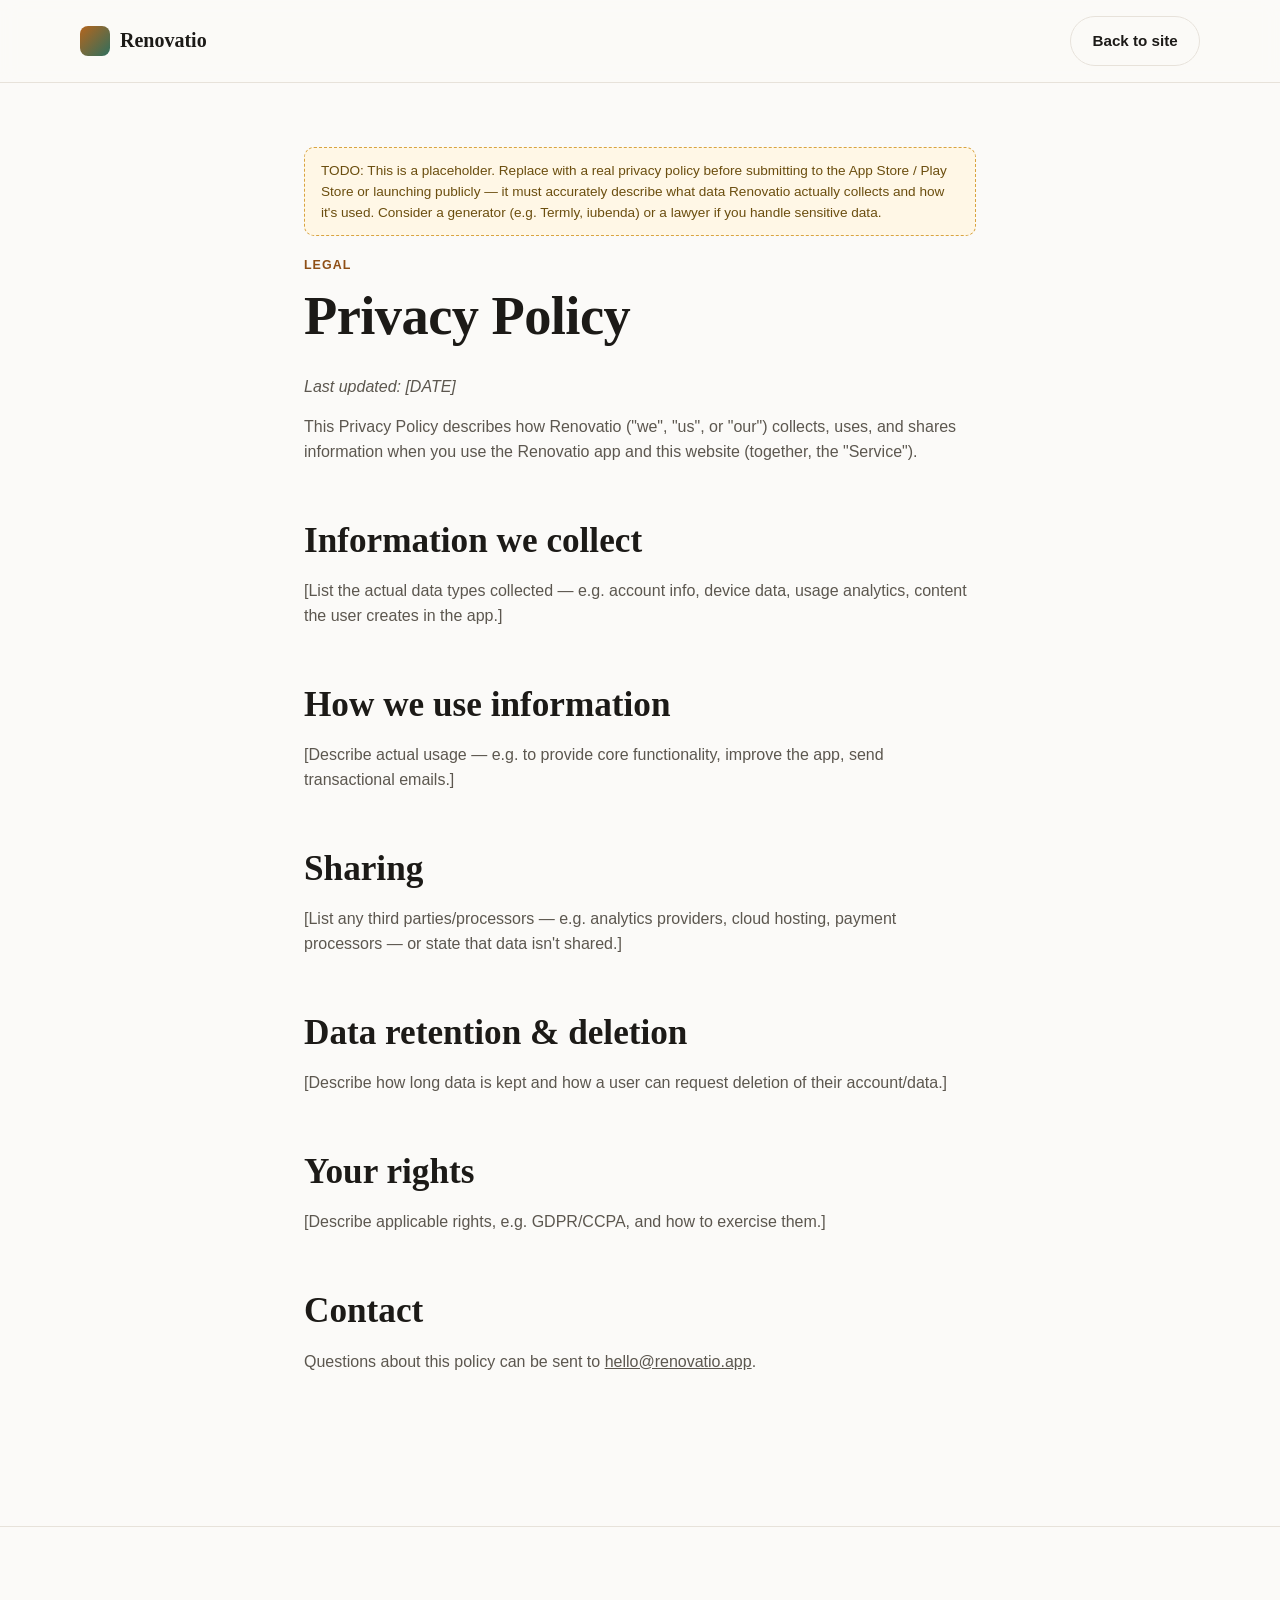
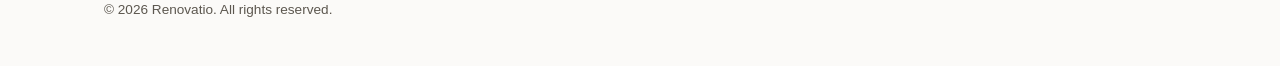
==== privacy.html @ de8f042d "Scaffold Renovatio marketing site (light static HTML/CSS/JS) Landing page, privacy/terms stubs, and " ====
<!doctype html>
<html lang="en">
<head>
  <meta charset="utf-8" />
  <meta name="viewport" content="width=device-width, initial-scale=1" />
  <title>Privacy Policy — Renovatio</title>
  <link rel="icon" href="data:image/svg+xml,<svg xmlns=%22http://www.w3.org/2000/svg%22 viewBox=%220 0 100 100%22><rect width=%22100%22 height=%22100%22 rx=%2222%22 fill=%22%23b5651d%22/></svg>" />
  <link rel="stylesheet" href="css/styles.css" />
</head>
<body>
  <header class="site-header">
    <div class="container nav">
      <a class="brand" href="/">
        <span class="brand-mark" aria-hidden="true"></span>
        Renovatio
      </a>
      <div class="nav-cta">
        <a class="btn btn-ghost" href="/">Back to site</a>
      </div>
    </div>
  </header>

  <main class="doc">
    <div class="todo">
      TODO: This is a placeholder. Replace with a real privacy policy before submitting to the
      App Store / Play Store or launching publicly — it must accurately describe what data
      Renovatio actually collects and how it's used. Consider a generator (e.g. Termly,
      iubenda) or a lawyer if you handle sensitive data.
    </div>

    <span class="eyebrow">Legal</span>
    <h1>Privacy Policy</h1>
    <p><em>Last updated: [DATE]</em></p>

    <p>
      This Privacy Policy describes how Renovatio ("we", "us", or "our") collects, uses, and
      shares information when you use the Renovatio app and this website (together, the
      "Service").
    </p>

    <h2>Information we collect</h2>
    <p>[List the actual data types collected — e.g. account info, device data, usage analytics, content the user creates in the app.]</p>

    <h2>How we use information</h2>
    <p>[Describe actual usage — e.g. to provide core functionality, improve the app, send transactional emails.]</p>

    <h2>Sharing</h2>
    <p>[List any third parties/processors — e.g. analytics providers, cloud hosting, payment processors — or state that data isn't shared.]</p>

    <h2>Data retention & deletion</h2>
    <p>[Describe how long data is kept and how a user can request deletion of their account/data.]</p>

    <h2>Your rights</h2>
    <p>[Describe applicable rights, e.g. GDPR/CCPA, and how to exercise them.]</p>

    <h2>Contact</h2>
    <p>Questions about this policy can be sent to <a href="mailto:hello@renovatio.app">hello@renovatio.app</a>.</p>
  </main>

  <footer class="site-footer">
    <div class="container">
      <p class="footer-meta">&copy; <span id="year"></span> Renovatio. All rights reserved.</p>
    </div>
  </footer>
  <script>document.getElementById("year").textContent = new Date().getFullYear();</script>
</body>
</html>
---- css/styles.css ----
/* ==========================================================================
   Renovatio — design tokens & base styles
   Light, simple, no build step. Edit the :root tokens to reskin the site.
   ========================================================================== */

:root {
  /* Color */
  --color-bg: #fbfaf8;
  --color-surface: #ffffff;
  --color-ink: #1c1a17;
  --color-ink-muted: #5c574f;
  --color-border: #e7e2da;
  --color-brand: #b5651d;       /* Renovatio terracotta */
  --color-brand-dark: #8f4f16;
  --color-brand-tint: #f4e6d8;
  --color-accent: #2f6f5e;      /* muted green, secondary accent */

  /* Type */
  --font-sans: -apple-system, BlinkMacSystemFont, "Segoe UI", Roboto, Helvetica, Arial, sans-serif;
  --font-serif: Georgia, "Iowan Old Style", "Palatino Linotype", serif;

  /* Layout */
  --max-width: 1120px;
  --radius: 14px;
  --shadow: 0 1px 2px rgba(28, 26, 23, 0.04), 0 8px 24px rgba(28, 26, 23, 0.06);
}

* { box-sizing: border-box; }

html { scroll-behavior: smooth; }

body {
  margin: 0;
  font-family: var(--font-sans);
  color: var(--color-ink);
  background: var(--color-bg);
  line-height: 1.55;
  -webkit-font-smoothing: antialiased;
}

img { max-width: 100%; display: block; }

a { color: inherit; }

h1, h2, h3 { font-family: var(--font-serif); line-height: 1.15; margin: 0 0 0.5em; }

h1 { font-size: clamp(2.2rem, 4.5vw, 3.4rem); letter-spacing: -0.01em; }
h2 { font-size: clamp(1.6rem, 3vw, 2.2rem); }
h3 { font-size: 1.15rem; }

p { margin: 0 0 1em; color: var(--color-ink-muted); }

.container {
  max-width: var(--max-width);
  margin: 0 auto;
  padding: 0 24px;
}

.eyebrow {
  display: inline-block;
  font-size: 0.78rem;
  font-weight: 600;
  letter-spacing: 0.08em;
  text-transform: uppercase;
  color: var(--color-brand-dark);
  margin-bottom: 0.75em;
}

/* Buttons */
.btn {
  display: inline-flex;
  align-items: center;
  gap: 0.5em;
  padding: 0.8em 1.4em;
  border-radius: 999px;
  font-weight: 600;
  font-size: 0.95rem;
  text-decoration: none;
  border: 1px solid transparent;
  cursor: pointer;
  transition: transform 0.15s ease, box-shadow 0.15s ease, background 0.15s ease;
}
.btn:hover { transform: translateY(-1px); }

.btn-primary {
  background: var(--color-brand);
  color: #fff;
  box-shadow: var(--shadow);
}
.btn-primary:hover { background: var(--color-brand-dark); }

.btn-ghost {
  background: transparent;
  color: var(--color-ink);
  border-color: var(--color-border);
}
.btn-ghost:hover { border-color: var(--color-ink); }

.btn-row { display: flex; flex-wrap: wrap; gap: 12px; }

/* Header / nav */
.site-header {
  position: sticky;
  top: 0;
  z-index: 50;
  background: rgba(251, 250, 248, 0.9);
  backdrop-filter: saturate(180%) blur(8px);
  border-bottom: 1px solid var(--color-border);
}

.nav {
  display: flex;
  align-items: center;
  justify-content: space-between;
  padding: 16px 0;
}

.brand {
  display: flex;
  align-items: center;
  gap: 0.5em;
  font-family: var(--font-serif);
  font-size: 1.25rem;
  font-weight: 700;
  text-decoration: none;
  color: var(--color-ink);
}

.brand-mark {
  width: 30px;
  height: 30px;
  border-radius: 8px;
  background: linear-gradient(135deg, var(--color-brand), var(--color-accent));
  flex-shrink: 0;
}

.nav-links {
  display: flex;
  align-items: center;
  gap: 28px;
  list-style: none;
  margin: 0;
  padding: 0;
}

.nav-links a {
  text-decoration: none;
  font-size: 0.95rem;
  font-weight: 500;
  color: var(--color-ink-muted);
}
.nav-links a:hover { color: var(--color-ink); }

.nav-cta { display: flex; align-items: center; gap: 16px; }

.nav-toggle {
  display: none;
  background: none;
  border: 1px solid var(--color-border);
  border-radius: 8px;
  padding: 8px 10px;
  cursor: pointer;
}

/* Hero */
.hero {
  padding: 88px 0 64px;
}

.hero-grid {
  display: grid;
  grid-template-columns: 1.1fr 0.9fr;
  gap: 56px;
  align-items: center;
}

.hero-copy p.lead {
  font-size: 1.15rem;
  max-width: 46ch;
}

.hero-art {
  border-radius: var(--radius);
  background: linear-gradient(160deg, var(--color-brand-tint), var(--color-surface));
  border: 1px solid var(--color-border);
  aspect-ratio: 4 / 5;
  display: flex;
  align-items: center;
  justify-content: center;
  box-shadow: var(--shadow);
  padding: 24px;
  text-align: center;
}

.hero-art .placeholder-label {
  font-size: 0.85rem;
  color: var(--color-ink-muted);
  border: 1px dashed var(--color-border);
  border-radius: 10px;
  padding: 32px 20px;
}

.hero-stats {
  display: flex;
  gap: 32px;
  margin-top: 40px;
  flex-wrap: wrap;
}

.hero-stats .stat-num {
  font-family: var(--font-serif);
  font-size: 1.6rem;
  color: var(--color-brand-dark);
  display: block;
}
.hero-stats .stat-label {
  font-size: 0.85rem;
  color: var(--color-ink-muted);
}

/* Sections */
section { padding: 72px 0; }

.section-head {
  max-width: 640px;
  margin: 0 0 40px;
}

.section-head.center { margin-left: auto; margin-right: auto; text-align: center; }

/* Feature grid */
.feature-grid {
  display: grid;
  grid-template-columns: repeat(3, 1fr);
  gap: 24px;
}

.feature-card {
  background: var(--color-surface);
  border: 1px solid var(--color-border);
  border-radius: var(--radius);
  padding: 28px;
}

.feature-icon {
  width: 44px;
  height: 44px;
  border-radius: 10px;
  background: var(--color-brand-tint);
  color: var(--color-brand-dark);
  display: flex;
  align-items: center;
  justify-content: center;
  font-size: 1.3rem;
  margin-bottom: 16px;
}

.feature-card p { margin-bottom: 0; }

/* How it works */
.steps {
  display: grid;
  grid-template-columns: repeat(3, 1fr);
  gap: 24px;
  counter-reset: step;
}

.step {
  position: relative;
  padding-left: 8px;
}

.step-num {
  font-family: var(--font-serif);
  font-size: 2.2rem;
  color: var(--color-brand-tint);
  -webkit-text-stroke: 1.5px var(--color-brand);
  display: block;
  margin-bottom: 8px;
}

/* Alternating band */
.band {
  background: var(--color-surface);
  border-top: 1px solid var(--color-border);
  border-bottom: 1px solid var(--color-border);
}

/* FAQ */
.faq-list { max-width: 760px; margin: 0 auto; }

.faq-item {
  border-bottom: 1px solid var(--color-border);
  padding: 20px 0;
}

.faq-item summary {
  cursor: pointer;
  font-weight: 600;
  list-style: none;
  display: flex;
  justify-content: space-between;
  align-items: center;
}
.faq-item summary::-webkit-details-marker { display: none; }
.faq-item summary::after {
  content: "+";
  font-size: 1.4rem;
  color: var(--color-brand);
  margin-left: 16px;
}
.faq-item[open] summary::after { content: "\2212"; }
.faq-item p { margin-top: 12px; margin-bottom: 0; }

/* CTA band */
.cta-band {
  background: var(--color-ink);
  color: #fff;
  border-radius: var(--radius);
  padding: 56px;
  text-align: center;
  margin: 0 24px;
}
.cta-band h2, .cta-band p { color: #fff; }
.cta-band p { color: rgba(255,255,255,0.72); }
.cta-band .btn-row { justify-content: center; }
.cta-band .btn-ghost { border-color: rgba(255,255,255,0.35); color: #fff; }

/* Footer */
.site-footer {
  border-top: 1px solid var(--color-border);
  padding: 48px 0 32px;
  margin-top: 40px;
}

.footer-grid {
  display: flex;
  justify-content: space-between;
  gap: 24px;
  flex-wrap: wrap;
}

.footer-links {
  display: flex;
  gap: 24px;
  list-style: none;
  margin: 0;
  padding: 0;
  flex-wrap: wrap;
}
.footer-links a { text-decoration: none; color: var(--color-ink-muted); font-size: 0.9rem; }
.footer-links a:hover { color: var(--color-ink); }

.footer-meta {
  margin-top: 24px;
  font-size: 0.85rem;
  color: var(--color-ink-muted);
}

/* Simple content pages (privacy/terms) */
.doc {
  max-width: 720px;
  margin: 0 auto;
  padding: 64px 24px 96px;
}
.doc h2 { margin-top: 1.6em; }
.doc p, .doc li { color: var(--color-ink-muted); }

/* Placeholder callouts — remove once real content/screens are in */
.todo {
  background: #fff7e6;
  border: 1px dashed #d9a441;
  border-radius: 10px;
  padding: 12px 16px;
  font-size: 0.85rem;
  color: #6b4e0f;
  margin-bottom: 16px;
}

/* Responsive */
@media (max-width: 860px) {
  .nav-links, .nav-cta .btn-ghost { display: none; }
  .nav-toggle { display: inline-flex; }
  .hero-grid { grid-template-columns: 1fr; }
  .hero-art { aspect-ratio: 16 / 10; order: -1; }
  .feature-grid, .steps { grid-template-columns: 1fr; }
  .cta-band { margin: 0; border-radius: 0; padding: 48px 24px; }

  .nav-links.nav-links-open {
    display: flex;
    flex-direction: column;
    align-items: flex-start;
    gap: 16px;
    position: absolute;
    top: 100%;
    left: 0;
    right: 0;
    background: var(--color-bg);
    border-bottom: 1px solid var(--color-border);
    padding: 20px 24px;
  }
}
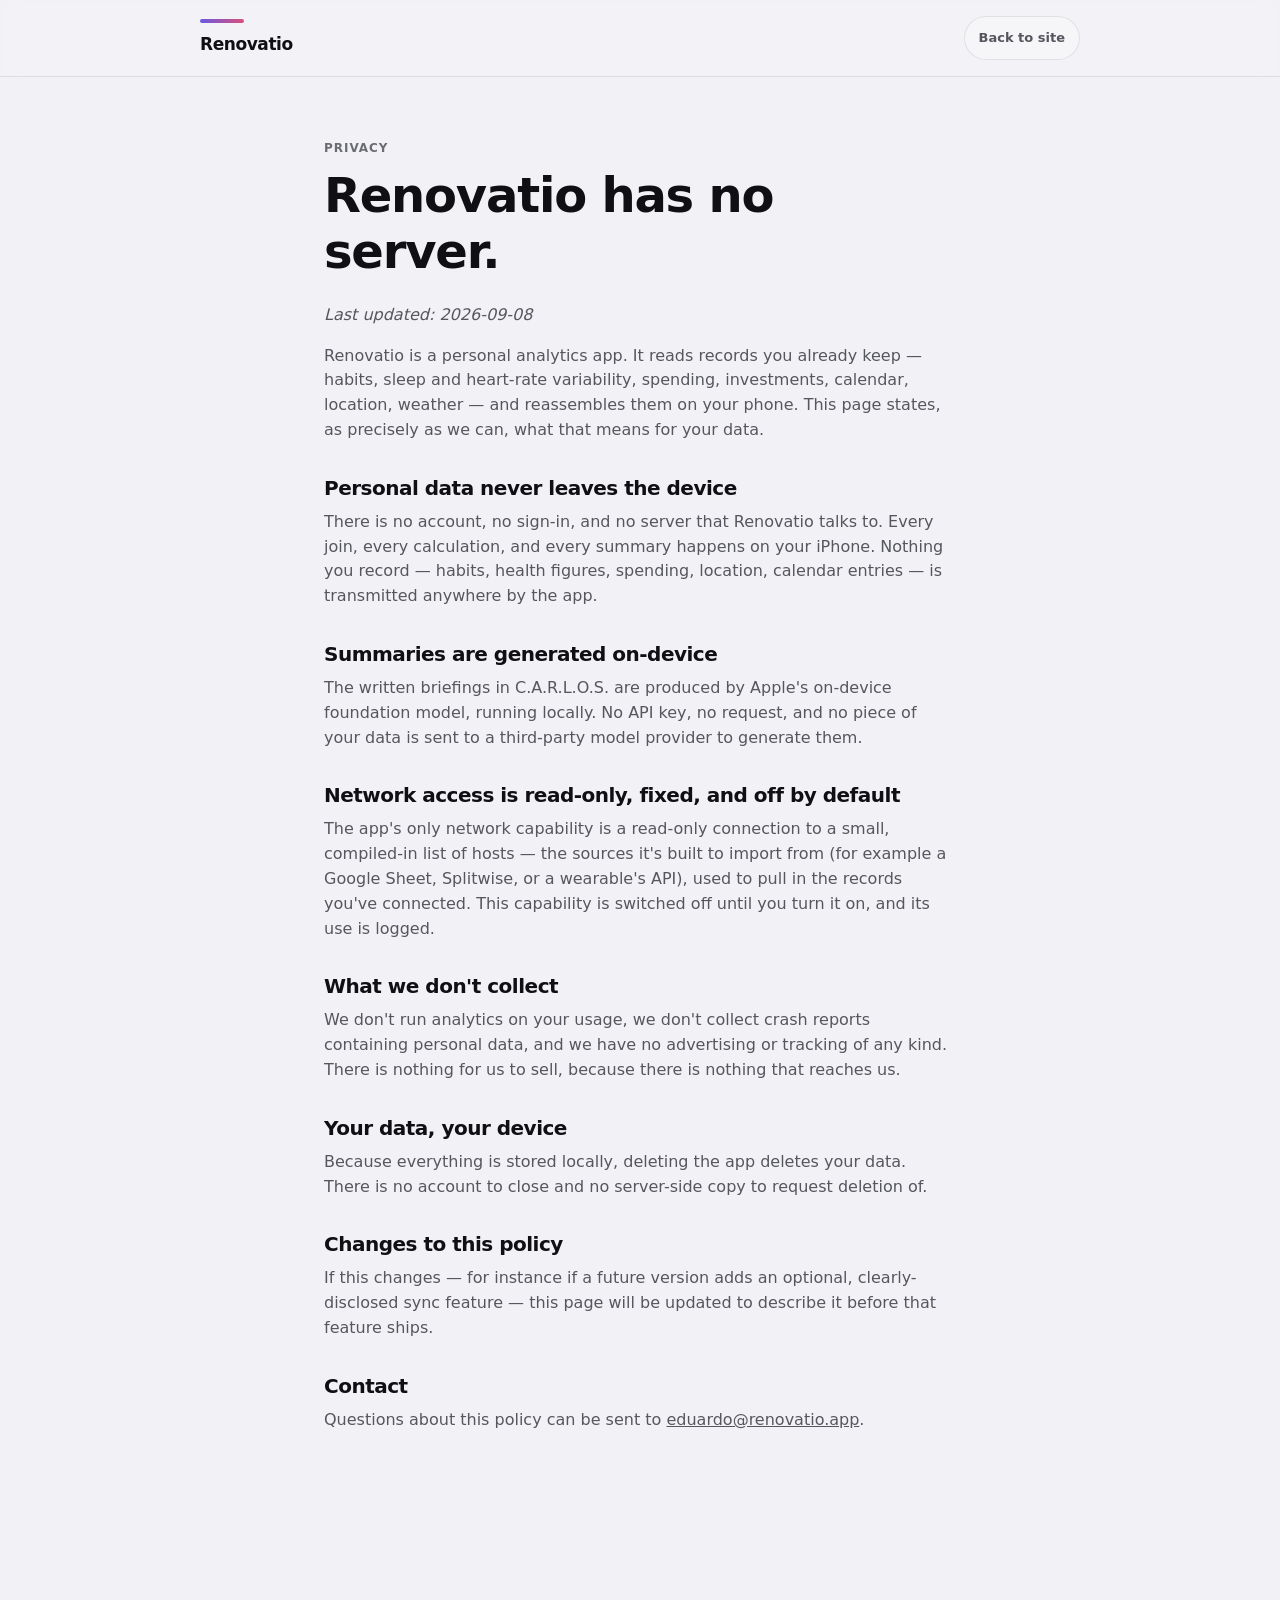
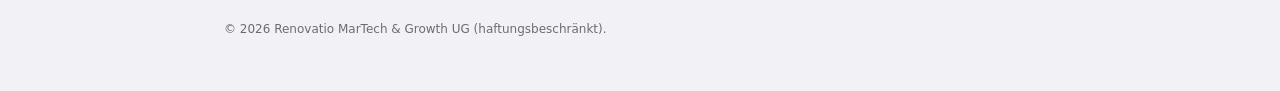
==== commit 7a3f3199: "Rebuild site with real Renovatio content, brand system, and privacy stance Replaces the earlier gene" ====
--- a/privacy.html
+++ b/privacy.html
@@ -3,63 +3,82 @@
 <head>
   <meta charset="utf-8" />
   <meta name="viewport" content="width=device-width, initial-scale=1" />
-  <title>Privacy Policy — Renovatio</title>
-  <link rel="icon" href="data:image/svg+xml,<svg xmlns=%22http://www.w3.org/2000/svg%22 viewBox=%220 0 100 100%22><rect width=%22100%22 height=%22100%22 rx=%2222%22 fill=%22%23b5651d%22/></svg>" />
+  <title>Privacy — Renovatio</title>
   <link rel="stylesheet" href="css/styles.css" />
 </head>
 <body>
   <header class="site-header">
     <div class="container nav">
-      <a class="brand" href="/">
-        <span class="brand-mark" aria-hidden="true"></span>
-        Renovatio
+      <a class="wordmark" href="/">
+        <span class="rule" aria-hidden="true"></span>
+        <span class="name">Renovatio</span>
       </a>
-      <div class="nav-cta">
-        <a class="btn btn-ghost" href="/">Back to site</a>
+      <div class="nav-right">
+        <a class="theme-toggle" href="/" style="text-decoration:none; display:inline-flex; align-items:center;">Back to site</a>
       </div>
     </div>
   </header>
 
   <main class="doc">
-    <div class="todo">
-      TODO: This is a placeholder. Replace with a real privacy policy before submitting to the
-      App Store / Play Store or launching publicly — it must accurately describe what data
-      Renovatio actually collects and how it's used. Consider a generator (e.g. Termly,
-      iubenda) or a lawyer if you handle sensitive data.
-    </div>
-
-    <span class="eyebrow">Legal</span>
-    <h1>Privacy Policy</h1>
-    <p><em>Last updated: [DATE]</em></p>
+    <span class="eyebrow">Privacy</span>
+    <h1>Renovatio has no server.</h1>
+    <p><em>Last updated: 2026-09-08</em></p>
 
     <p>
-      This Privacy Policy describes how Renovatio ("we", "us", or "our") collects, uses, and
-      shares information when you use the Renovatio app and this website (together, the
-      "Service").
+      Renovatio is a personal analytics app. It reads records you already keep — habits, sleep
+      and heart-rate variability, spending, investments, calendar, location, weather — and
+      reassembles them on your phone. This page states, as precisely as we can, what that means
+      for your data.
     </p>
 
-    <h2>Information we collect</h2>
-    <p>[List the actual data types collected — e.g. account info, device data, usage analytics, content the user creates in the app.]</p>
+    <h2>Personal data never leaves the device</h2>
+    <p>
+      There is no account, no sign-in, and no server that Renovatio talks to. Every join, every
+      calculation, and every summary happens on your iPhone. Nothing you record — habits, health
+      figures, spending, location, calendar entries — is transmitted anywhere by the app.
+    </p>
 
-    <h2>How we use information</h2>
-    <p>[Describe actual usage — e.g. to provide core functionality, improve the app, send transactional emails.]</p>
+    <h2>Summaries are generated on-device</h2>
+    <p>
+      The written briefings in C.A.R.L.O.S. are produced by Apple's on-device foundation model,
+      running locally. No API key, no request, and no piece of your data is sent to a
+      third-party model provider to generate them.
+    </p>
 
-    <h2>Sharing</h2>
-    <p>[List any third parties/processors — e.g. analytics providers, cloud hosting, payment processors — or state that data isn't shared.]</p>
+    <h2>Network access is read-only, fixed, and off by default</h2>
+    <p>
+      The app's only network capability is a read-only connection to a small, compiled-in list
+      of hosts — the sources it's built to import from (for example a Google Sheet, Splitwise,
+      or a wearable's API), used to pull in the records you've connected. This capability is
+      switched off until you turn it on, and its use is logged.
+    </p>
 
-    <h2>Data retention & deletion</h2>
-    <p>[Describe how long data is kept and how a user can request deletion of their account/data.]</p>
+    <h2>What we don't collect</h2>
+    <p>
+      We don't run analytics on your usage, we don't collect crash reports containing personal
+      data, and we have no advertising or tracking of any kind. There is nothing for us to sell,
+      because there is nothing that reaches us.
+    </p>
 
-    <h2>Your rights</h2>
-    <p>[Describe applicable rights, e.g. GDPR/CCPA, and how to exercise them.]</p>
+    <h2>Your data, your device</h2>
+    <p>
+      Because everything is stored locally, deleting the app deletes your data. There is no
+      account to close and no server-side copy to request deletion of.
+    </p>
+
+    <h2>Changes to this policy</h2>
+    <p>
+      If this changes — for instance if a future version adds an optional, clearly-disclosed
+      sync feature — this page will be updated to describe it before that feature ships.
+    </p>
 
     <h2>Contact</h2>
-    <p>Questions about this policy can be sent to <a href="mailto:hello@renovatio.app">hello@renovatio.app</a>.</p>
+    <p>Questions about this policy can be sent to <a href="mailto:eduardo@renovatio.app">eduardo@renovatio.app</a>.</p>
   </main>
 
   <footer class="site-footer">
     <div class="container">
-      <p class="footer-meta">&copy; <span id="year"></span> Renovatio. All rights reserved.</p>
+      <p class="footer-meta">© <span id="year"></span> Renovatio MarTech &amp; Growth UG (haftungsbeschränkt).</p>
     </div>
   </footer>
   <script>document.getElementById("year").textContent = new Date().getFullYear();</script>
--- a/css/styles.css
+++ b/css/styles.css
@@ -1,28 +1,105 @@
 /* ==========================================================================
-   Renovatio — design tokens & base styles
-   Light, simple, no build step. Edit the :root tokens to reskin the site.
+   Renovatio — brand tokens, lifted from the app's ui_pass.py.
+   Light palette on :root, dark palette layered on for system + manual toggle.
    ========================================================================== */
 
 :root {
-  /* Color */
-  --color-bg: #fbfaf8;
-  --color-surface: #ffffff;
-  --color-ink: #1c1a17;
-  --color-ink-muted: #5c574f;
-  --color-border: #e7e2da;
-  --color-brand: #b5651d;       /* Renovatio terracotta */
-  --color-brand-dark: #8f4f16;
-  --color-brand-tint: #f4e6d8;
-  --color-accent: #2f6f5e;      /* muted green, secondary accent */
+  /* Surfaces — light */
+  --plane: #f2f2f6;
+  --surface-1: #ffffff;
+  --surface-2: #f6f6f9;
+  --text-primary: #101014;
+  --text-secondary: #56565e;
+  --muted: #6b6b73;
+  --border: rgba(16, 16, 20, 0.09);
+  --grid: #e7e7ec;
+  --card-shadow: 0 1px 2px rgba(16, 16, 20, 0.04), 0 8px 24px -12px rgba(16, 16, 20, 0.10);
+
+  /* Brand pair — chrome only: the rule above the wordmark. Never a fill. */
+  --brand-a: #6a5ae0;
+  --brand-b: #d94f7d;
+
+  /* Module hues */
+  --hue-time-travel: #6a5ae0;
+  --hue-biopulse: #d94f7d;
+  --hue-eq-compass: #0f9b7a;
+  --hue-opex-hub: #2a78d6;
+  --hue-growthscope: #a37800;
+  --hue-carlos: #5c6b8a;
+
+  /* Status — reserved, always paired with a label */
+  --good: #12802f;
+  --warning: #8f5c00;
+  --critical: #d0342c;
 
   /* Type */
-  --font-sans: -apple-system, BlinkMacSystemFont, "Segoe UI", Roboto, Helvetica, Arial, sans-serif;
-  --font-serif: Georgia, "Iowan Old Style", "Palatino Linotype", serif;
-
-  /* Layout */
-  --max-width: 1120px;
-  --radius: 14px;
-  --shadow: 0 1px 2px rgba(28, 26, 23, 0.04), 0 8px 24px rgba(28, 26, 23, 0.06);
+  --font-ui: -apple-system, "SF Pro Text", system-ui, "Segoe UI", sans-serif;
+  --font-display: ui-rounded, "SF Pro Rounded", -apple-system, system-ui, sans-serif;
+
+  --t-caption2: 0.688rem;
+  --t-caption1: 0.75rem;
+  --t-footnote: 0.813rem;
+  --t-subhead: 0.938rem;
+  --t-body: 1rem;
+  --t-headline: 1.063rem;
+  --t-title3: 1.25rem;
+  --t-title1: 1.75rem;
+  --t-large: 2.125rem;
+  --t-hero: 3rem;
+
+  /* Shape & space */
+  --r-sm: 8px;
+  --r-md: 12px;
+  --r-lg: 16px;
+  --r-full: 999px;
+}
+
+/* Dark palette — system preference */
+@media (prefers-color-scheme: dark) {
+  :root:not([data-theme="light"]) {
+    --plane: #000000;
+    --surface-1: #17171a;
+    --surface-2: #202024;
+    --text-primary: #ffffff;
+    --text-secondary: #a5a5ac;
+    --muted: #8c8c94;
+    --border: rgba(255, 255, 255, 0.09);
+    --grid: #2a2a2f;
+    --card-shadow: none;
+
+    --brand-a: #8b7cf6;
+    --brand-b: #f0799f;
+
+    --hue-time-travel: #8b7cf6;
+    --hue-biopulse: #da668c;
+    --hue-eq-compass: #12aa8b;
+    --hue-opex-hub: #4898dd;
+    --hue-growthscope: #b98a00;
+    --hue-carlos: #5c6b8a;
+  }
+}
+
+/* Dark palette — manual toggle wins in both directions */
+:root[data-theme="dark"] {
+  --plane: #000000;
+  --surface-1: #17171a;
+  --surface-2: #202024;
+  --text-primary: #ffffff;
+  --text-secondary: #a5a5ac;
+  --muted: #8c8c94;
+  --border: rgba(255, 255, 255, 0.09);
+  --grid: #2a2a2f;
+  --card-shadow: none;
+
+  --brand-a: #8b7cf6;
+  --brand-b: #f0799f;
+
+  --hue-time-travel: #8b7cf6;
+  --hue-biopulse: #da668c;
+  --hue-eq-compass: #12aa8b;
+  --hue-opex-hub: #4898dd;
+  --hue-growthscope: #b98a00;
+  --hue-carlos: #5c6b8a;
 }
 
 * { box-sizing: border-box; }
@@ -31,81 +108,77 @@
 
 body {
   margin: 0;
-  font-family: var(--font-sans);
-  color: var(--color-ink);
-  background: var(--color-bg);
+  font-family: var(--font-ui);
+  font-size: 17px;
+  color: var(--text-primary);
+  background: var(--plane);
   line-height: 1.55;
   -webkit-font-smoothing: antialiased;
 }
 
 img { max-width: 100%; display: block; }
-
 a { color: inherit; }
 
-h1, h2, h3 { font-family: var(--font-serif); line-height: 1.15; margin: 0 0 0.5em; }
-
-h1 { font-size: clamp(2.2rem, 4.5vw, 3.4rem); letter-spacing: -0.01em; }
-h2 { font-size: clamp(1.6rem, 3vw, 2.2rem); }
-h3 { font-size: 1.15rem; }
-
-p { margin: 0 0 1em; color: var(--color-ink-muted); }
+h1, h2, h3, .num {
+  font-family: var(--font-display);
+  font-weight: 700;
+  letter-spacing: -0.025em;
+  line-height: 1.15;
+  margin: 0 0 0.5em;
+  color: var(--text-primary);
+}
+
+h1 { font-size: clamp(var(--t-large), 5vw, var(--t-hero)); }
+h2 { font-size: var(--t-title1); }
+h3 { font-size: var(--t-title3); }
+
+p { margin: 0 0 1em; color: var(--text-secondary); font-size: var(--t-body); }
 
 .container {
-  max-width: var(--max-width);
+  max-width: 880px;
   margin: 0 auto;
   padding: 0 24px;
 }
 
 .eyebrow {
   display: inline-block;
-  font-size: 0.78rem;
+  font-size: var(--t-caption1);
   font-weight: 600;
   letter-spacing: 0.08em;
   text-transform: uppercase;
-  color: var(--color-brand-dark);
-  margin-bottom: 0.75em;
-}
-
-/* Buttons */
-.btn {
-  display: inline-flex;
-  align-items: center;
-  gap: 0.5em;
-  padding: 0.8em 1.4em;
-  border-radius: 999px;
-  font-weight: 600;
-  font-size: 0.95rem;
+  color: var(--muted);
+  margin-bottom: 0.9em;
+}
+
+/* Wordmark */
+.wordmark {
+  display: inline-block;
   text-decoration: none;
-  border: 1px solid transparent;
-  cursor: pointer;
-  transition: transform 0.15s ease, box-shadow 0.15s ease, background 0.15s ease;
-}
-.btn:hover { transform: translateY(-1px); }
-
-.btn-primary {
-  background: var(--color-brand);
-  color: #fff;
-  box-shadow: var(--shadow);
-}
-.btn-primary:hover { background: var(--color-brand-dark); }
-
-.btn-ghost {
-  background: transparent;
-  color: var(--color-ink);
-  border-color: var(--color-border);
-}
-.btn-ghost:hover { border-color: var(--color-ink); }
-
-.btn-row { display: flex; flex-wrap: wrap; gap: 12px; }
-
-/* Header / nav */
+}
+.wordmark .rule {
+  display: block;
+  width: 44px;
+  height: 4px;
+  border-radius: var(--r-full);
+  background: linear-gradient(90deg, var(--brand-a), var(--brand-b));
+  margin-bottom: 8px;
+}
+.wordmark .name {
+  font-family: var(--font-display);
+  font-weight: 700;
+  letter-spacing: -0.025em;
+  font-size: var(--t-headline);
+  color: var(--text-primary);
+}
+
+/* Header */
 .site-header {
   position: sticky;
   top: 0;
   z-index: 50;
-  background: rgba(251, 250, 248, 0.9);
-  backdrop-filter: saturate(180%) blur(8px);
-  border-bottom: 1px solid var(--color-border);
+  background: color-mix(in srgb, var(--plane) 88%, transparent);
+  backdrop-filter: saturate(180%) blur(10px);
+  border-bottom: 1px solid var(--border);
 }
 
 .nav {
@@ -113,25 +186,7 @@
   align-items: center;
   justify-content: space-between;
   padding: 16px 0;
-}
-
-.brand {
-  display: flex;
-  align-items: center;
-  gap: 0.5em;
-  font-family: var(--font-serif);
-  font-size: 1.25rem;
-  font-weight: 700;
-  text-decoration: none;
-  color: var(--color-ink);
-}
-
-.brand-mark {
-  width: 30px;
-  height: 30px;
-  border-radius: 8px;
-  background: linear-gradient(135deg, var(--color-brand), var(--color-accent));
-  flex-shrink: 0;
+  gap: 16px;
 }
 
 .nav-links {
@@ -145,258 +200,282 @@
 
 .nav-links a {
   text-decoration: none;
-  font-size: 0.95rem;
+  font-size: var(--t-subhead);
   font-weight: 500;
-  color: var(--color-ink-muted);
-}
-.nav-links a:hover { color: var(--color-ink); }
-
-.nav-cta { display: flex; align-items: center; gap: 16px; }
+  color: var(--text-secondary);
+}
+.nav-links a:hover { color: var(--text-primary); }
+
+.nav-right { display: flex; align-items: center; gap: 16px; }
+
+.theme-toggle {
+  font-family: var(--font-ui);
+  font-size: var(--t-footnote);
+  font-weight: 600;
+  background: var(--surface-2);
+  border: 1px solid var(--border);
+  color: var(--text-secondary);
+  border-radius: var(--r-full);
+  padding: 8px 14px;
+  min-height: 44px;
+  cursor: pointer;
+}
+.theme-toggle:hover { color: var(--text-primary); }
 
 .nav-toggle {
   display: none;
   background: none;
-  border: 1px solid var(--color-border);
-  border-radius: 8px;
+  border: 1px solid var(--border);
+  border-radius: var(--r-sm);
   padding: 8px 10px;
+  min-height: 44px;
   cursor: pointer;
-}
+  color: var(--text-primary);
+}
+
+/* Status badge */
+.badge {
+  display: inline-flex;
+  align-items: center;
+  gap: 8px;
+  font-size: var(--t-footnote);
+  font-weight: 600;
+  color: var(--warning);
+  background: color-mix(in srgb, var(--warning) 12%, var(--surface-2));
+  border-radius: var(--r-full);
+  padding: 6px 14px;
+  margin-bottom: 1.4em;
+}
+.badge .dot {
+  width: 7px;
+  height: 7px;
+  border-radius: 50%;
+  background: var(--warning);
+}
+
+/* Sections */
+section { padding: 64px 0; }
+section + section { border-top: 1px solid var(--border); }
+
+.section-head { max-width: 640px; margin: 0 0 36px; }
 
 /* Hero */
-.hero {
-  padding: 88px 0 64px;
-}
-
-.hero-grid {
+.hero { padding-top: 72px; padding-bottom: 56px; }
+.hero p.lead { font-size: var(--t-headline); max-width: 58ch; color: var(--text-secondary); }
+
+/* Screenshot strip */
+.shots {
   display: grid;
-  grid-template-columns: 1.1fr 0.9fr;
-  gap: 56px;
-  align-items: center;
-}
-
-.hero-copy p.lead {
-  font-size: 1.15rem;
-  max-width: 46ch;
-}
-
-.hero-art {
-  border-radius: var(--radius);
-  background: linear-gradient(160deg, var(--color-brand-tint), var(--color-surface));
-  border: 1px solid var(--color-border);
-  aspect-ratio: 4 / 5;
+  grid-template-columns: repeat(3, 1fr);
+  gap: 20px;
+}
+.shot-frame {
+  border-radius: var(--r-lg);
+  overflow: hidden;
+  border: 1px solid var(--border);
+  background: var(--surface-2);
+  box-shadow: var(--card-shadow);
+}
+.shot-frame img { width: 100%; height: auto; }
+.shot-frame .shot-empty {
+  aspect-ratio: 5 / 14;
   display: flex;
   align-items: center;
   justify-content: center;
-  box-shadow: var(--shadow);
-  padding: 24px;
+  padding: 20px;
   text-align: center;
-}
-
-.hero-art .placeholder-label {
-  font-size: 0.85rem;
-  color: var(--color-ink-muted);
-  border: 1px dashed var(--color-border);
-  border-radius: 10px;
-  padding: 32px 20px;
-}
-
-.hero-stats {
-  display: flex;
-  gap: 32px;
-  margin-top: 40px;
-  flex-wrap: wrap;
-}
-
-.hero-stats .stat-num {
-  font-family: var(--font-serif);
-  font-size: 1.6rem;
-  color: var(--color-brand-dark);
+  font-size: var(--t-caption1);
+  color: var(--muted);
+}
+.shot-caption {
+  font-size: var(--t-caption1);
+  color: var(--muted);
+  text-align: center;
+  margin-top: 10px;
+}
+
+/* Modules */
+.module-grid {
+  display: grid;
+  grid-template-columns: repeat(2, 1fr);
+  gap: 16px;
+}
+
+.module-card {
+  background: var(--surface-1);
+  border: 1px solid var(--border);
+  border-radius: var(--r-lg);
+  box-shadow: var(--card-shadow);
+  padding: 24px 24px 24px 22px;
+  border-left: 3px solid var(--hue, var(--text-primary));
+}
+
+.module-card .module-top {
+  display: flex;
+  align-items: baseline;
+  justify-content: space-between;
+  gap: 12px;
+  margin-bottom: 10px;
+}
+
+.module-card h3 { margin-bottom: 0.3em; font-size: var(--t-title3); }
+
+.module-tag {
+  font-size: var(--t-caption2);
+  font-weight: 700;
+  letter-spacing: 0.04em;
+  text-transform: uppercase;
+  color: var(--hue, var(--text-primary));
+  white-space: nowrap;
+}
+
+.module-card .module-meta {
+  font-size: var(--t-caption1);
+  color: var(--muted);
+  margin-top: 14px;
+  padding-top: 14px;
+  border-top: 1px solid var(--border);
+}
+.module-card .module-meta div { margin-bottom: 4px; }
+.module-card .module-meta div:last-child { margin-bottom: 0; }
+.module-card .module-meta strong { color: var(--text-secondary); font-weight: 600; }
+
+/* Differentiators */
+.trait-list {
+  display: grid;
+  gap: 24px;
+}
+.trait {
+  padding: 20px 0;
+  border-top: 1px solid var(--border);
+}
+.trait:first-child { border-top: none; padding-top: 0; }
+.trait h3 { font-size: var(--t-headline); margin-bottom: 0.4em; }
+.trait p { margin-bottom: 0; }
+
+/* Facts strip */
+.facts {
+  display: grid;
+  grid-template-columns: repeat(4, 1fr);
+  gap: 20px;
+}
+.fact .num {
+  font-size: var(--t-large);
   display: block;
-}
-.hero-stats .stat-label {
-  font-size: 0.85rem;
-  color: var(--color-ink-muted);
-}
-
-/* Sections */
-section { padding: 72px 0; }
-
-.section-head {
-  max-width: 640px;
-  margin: 0 0 40px;
-}
-
-.section-head.center { margin-left: auto; margin-right: auto; text-align: center; }
-
-/* Feature grid */
-.feature-grid {
+  margin-bottom: 2px;
+}
+.fact .fact-label {
+  font-size: var(--t-footnote);
+  color: var(--muted);
+}
+
+/* Sources list */
+.source-list {
+  columns: 2;
+  column-gap: 32px;
+  list-style: none;
+  padding: 0;
+  margin: 0;
+  font-size: var(--t-subhead);
+  color: var(--text-secondary);
+}
+.source-list li {
+  padding: 8px 0;
+  border-bottom: 1px solid var(--border);
+  break-inside: avoid;
+}
+
+/* Company / about card */
+.info-card {
+  background: var(--surface-1);
+  border: 1px solid var(--border);
+  border-radius: var(--r-lg);
+  box-shadow: var(--card-shadow);
+  padding: 28px;
+}
+.info-card dl {
   display: grid;
-  grid-template-columns: repeat(3, 1fr);
-  gap: 24px;
-}
-
-.feature-card {
-  background: var(--color-surface);
-  border: 1px solid var(--color-border);
-  border-radius: var(--radius);
-  padding: 28px;
-}
-
-.feature-icon {
-  width: 44px;
-  height: 44px;
-  border-radius: 10px;
-  background: var(--color-brand-tint);
-  color: var(--color-brand-dark);
-  display: flex;
-  align-items: center;
-  justify-content: center;
-  font-size: 1.3rem;
-  margin-bottom: 16px;
-}
-
-.feature-card p { margin-bottom: 0; }
-
-/* How it works */
-.steps {
-  display: grid;
-  grid-template-columns: repeat(3, 1fr);
-  gap: 24px;
-  counter-reset: step;
-}
-
-.step {
-  position: relative;
-  padding-left: 8px;
-}
-
-.step-num {
-  font-family: var(--font-serif);
-  font-size: 2.2rem;
-  color: var(--color-brand-tint);
-  -webkit-text-stroke: 1.5px var(--color-brand);
-  display: block;
-  margin-bottom: 8px;
-}
-
-/* Alternating band */
-.band {
-  background: var(--color-surface);
-  border-top: 1px solid var(--color-border);
-  border-bottom: 1px solid var(--color-border);
-}
-
-/* FAQ */
-.faq-list { max-width: 760px; margin: 0 auto; }
-
-.faq-item {
-  border-bottom: 1px solid var(--color-border);
-  padding: 20px 0;
-}
-
-.faq-item summary {
-  cursor: pointer;
+  grid-template-columns: auto 1fr;
+  gap: 10px 20px;
+  margin: 0;
+}
+.info-card dt {
+  font-size: var(--t-caption1);
+  color: var(--muted);
   font-weight: 600;
-  list-style: none;
+  white-space: nowrap;
+}
+.info-card dd {
+  margin: 0;
+  font-size: var(--t-subhead);
+  color: var(--text-primary);
+}
+.info-card dd a { color: var(--hue-opex-hub); text-decoration: none; }
+.info-card dd a:hover { text-decoration: underline; }
+
+/* Footer */
+.site-footer { padding: 48px 0 40px; }
+.footer-grid {
   display: flex;
   justify-content: space-between;
-  align-items: center;
-}
-.faq-item summary::-webkit-details-marker { display: none; }
-.faq-item summary::after {
-  content: "+";
-  font-size: 1.4rem;
-  color: var(--color-brand);
-  margin-left: 16px;
-}
-.faq-item[open] summary::after { content: "\2212"; }
-.faq-item p { margin-top: 12px; margin-bottom: 0; }
-
-/* CTA band */
-.cta-band {
-  background: var(--color-ink);
-  color: #fff;
-  border-radius: var(--radius);
-  padding: 56px;
-  text-align: center;
-  margin: 0 24px;
-}
-.cta-band h2, .cta-band p { color: #fff; }
-.cta-band p { color: rgba(255,255,255,0.72); }
-.cta-band .btn-row { justify-content: center; }
-.cta-band .btn-ghost { border-color: rgba(255,255,255,0.35); color: #fff; }
-
-/* Footer */
-.site-footer {
-  border-top: 1px solid var(--color-border);
-  padding: 48px 0 32px;
-  margin-top: 40px;
-}
-
-.footer-grid {
-  display: flex;
-  justify-content: space-between;
+  align-items: flex-start;
   gap: 24px;
   flex-wrap: wrap;
 }
-
 .footer-links {
   display: flex;
-  gap: 24px;
+  gap: 20px;
   list-style: none;
   margin: 0;
   padding: 0;
   flex-wrap: wrap;
 }
-.footer-links a { text-decoration: none; color: var(--color-ink-muted); font-size: 0.9rem; }
-.footer-links a:hover { color: var(--color-ink); }
-
-.footer-meta {
-  margin-top: 24px;
-  font-size: 0.85rem;
-  color: var(--color-ink-muted);
-}
+.footer-links a { text-decoration: none; color: var(--text-secondary); font-size: var(--t-footnote); }
+.footer-links a:hover { color: var(--text-primary); }
+.footer-meta { margin-top: 28px; font-size: var(--t-caption1); color: var(--muted); }
 
 /* Simple content pages (privacy/terms) */
-.doc {
-  max-width: 720px;
-  margin: 0 auto;
-  padding: 64px 24px 96px;
-}
-.doc h2 { margin-top: 1.6em; }
-.doc p, .doc li { color: var(--color-ink-muted); }
-
-/* Placeholder callouts — remove once real content/screens are in */
-.todo {
-  background: #fff7e6;
-  border: 1px dashed #d9a441;
-  border-radius: 10px;
-  padding: 12px 16px;
-  font-size: 0.85rem;
-  color: #6b4e0f;
-  margin-bottom: 16px;
+.doc { max-width: 680px; margin: 0 auto; padding: 56px 24px 96px; }
+.doc h2 { margin-top: 1.7em; font-size: var(--t-title3); }
+.doc p, .doc li { color: var(--text-secondary); }
+.doc li { margin-bottom: 0.4em; }
+
+.note {
+  background: var(--surface-2);
+  border: 1px solid var(--border);
+  border-radius: var(--r-md);
+  padding: 14px 18px;
+  font-size: var(--t-footnote);
+  color: var(--text-secondary);
+  margin-bottom: 20px;
 }
 
 /* Responsive */
-@media (max-width: 860px) {
-  .nav-links, .nav-cta .btn-ghost { display: none; }
+@media (max-width: 760px) {
+  .nav-links { display: none; }
   .nav-toggle { display: inline-flex; }
-  .hero-grid { grid-template-columns: 1fr; }
-  .hero-art { aspect-ratio: 16 / 10; order: -1; }
-  .feature-grid, .steps { grid-template-columns: 1fr; }
-  .cta-band { margin: 0; border-radius: 0; padding: 48px 24px; }
+  .shots { grid-template-columns: repeat(2, 1fr); }
+  .module-grid { grid-template-columns: 1fr; }
+  .facts { grid-template-columns: repeat(2, 1fr); }
+  .source-list { columns: 1; }
+  .footer-grid { flex-direction: column; }
 
   .nav-links.nav-links-open {
     display: flex;
     flex-direction: column;
     align-items: flex-start;
-    gap: 16px;
+    gap: 18px;
     position: absolute;
     top: 100%;
     left: 0;
     right: 0;
-    background: var(--color-bg);
-    border-bottom: 1px solid var(--color-border);
+    background: var(--plane);
+    border-bottom: 1px solid var(--border);
     padding: 20px 24px;
   }
 }
+
+@media (max-width: 480px) {
+  .shots { grid-template-columns: 1fr 1fr; }
+  .facts { grid-template-columns: 1fr 1fr; }
+}
